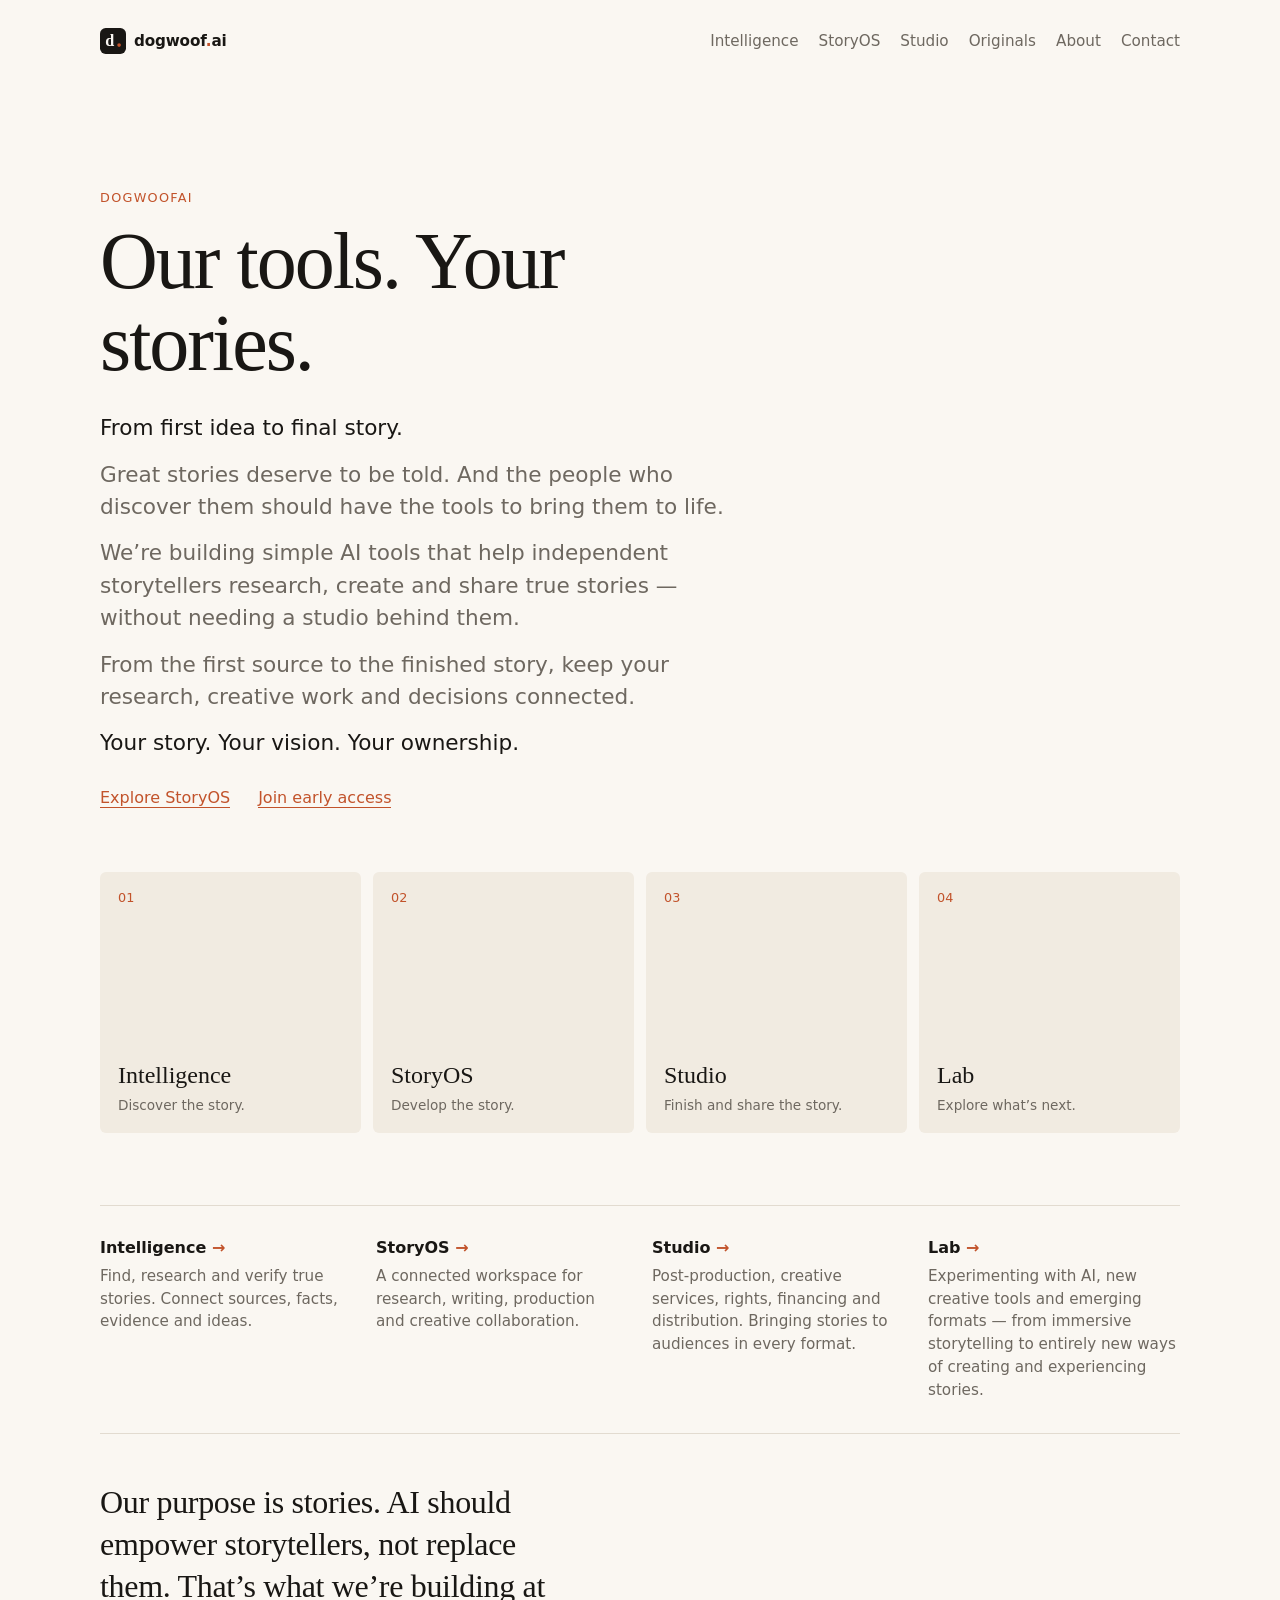
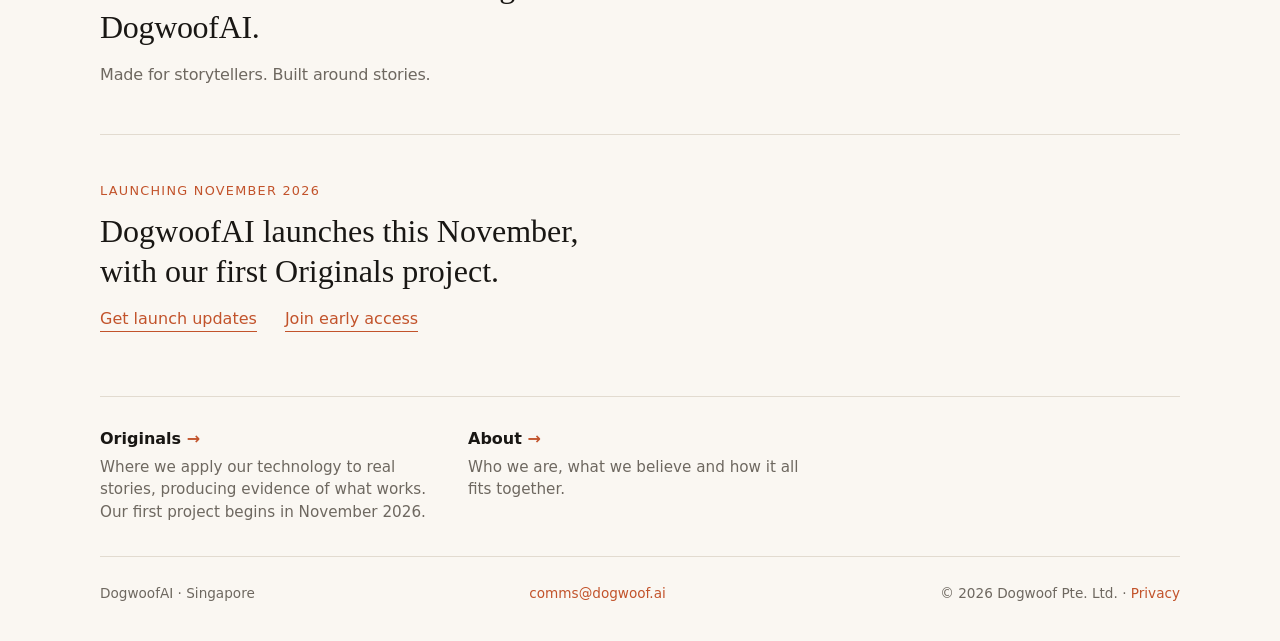
==== index.html @ e3feab3e "Write DogwoofAI as one word everywhere Keeps the legal name Dogwoof Pte. Ltd. and the domain dogwoof" ====
<!doctype html>
<html lang="en">
<head>
  <meta charset="utf-8">
  <meta name="viewport" content="width=device-width, initial-scale=1">
  <title>dogwoof.ai</title>
  <meta name="description" content="Our tools. Your stories. DogwoofAI builds simple AI tools for independent storytellers, from first idea to final story.">
  <link rel="icon" href="/favicon.svg" type="image/svg+xml">
  <link rel="stylesheet" href="/styles.css">
</head>
<body>
  <div class="wrap">
    <nav>
      <a class="logo" href="/"><svg class="mark" viewBox="0 0 64 64" width="26" height="26" aria-hidden="true"><rect width="64" height="64" rx="14" fill="currentColor"/><text x="13" y="45" font-family="ui-serif, Georgia, 'Times New Roman', serif" font-size="40" fill="var(--bg)">d</text><circle cx="47" cy="42" r="4.5" fill="var(--accent)"/></svg><span>dogwoof<span class="dot">.</span>ai</span></a>
      <span class="links"><a href="/intelligence">Intelligence</a><a href="/storyos">StoryOS</a><a href="/studio">Studio</a><a href="/originals">Originals</a><a href="/about">About</a><a href="/contact">Contact</a></span>
    </nav>

    <header>
      <p class="eyebrow">DogwoofAI</p>
      <h1>Our tools. Your stories.</h1>
      <p class="lede"><span class="em">From first idea to final story.</span></p>
      <p class="lede">Great stories deserve to be told. And the people who discover them should have the tools to bring them to life.</p>
      <p class="lede">We&rsquo;re building simple AI tools that help independent storytellers research, create and share true stories &mdash; without needing a studio behind them.</p>
      <p class="lede">From the first source to the finished story, keep your research, creative work and decisions connected.</p>
      <p class="lede"><span class="em">Your story. Your vision. Your ownership.</span></p>
      <p class="actions"><a href="/storyos">Explore StoryOS</a><a href="mailto:comms@dogwoof.ai?subject=StoryOS%20early%20access">Join early access</a></p>
    </header>

    <ul class="grid" aria-label="What we are building">
      <li><span class="n">01</span><div><div class="t">Intelligence</div><div class="d">Discover the story.</div></div></li>
      <li><span class="n">02</span><div><div class="t">StoryOS</div><div class="d">Develop the story.</div></div></li>
      <li><span class="n">03</span><div><div class="t">Studio</div><div class="d">Finish and share the story.</div></div></li>
      <li><span class="n">04</span><div><div class="t">Lab</div><div class="d">Explore what&rsquo;s next.</div></div></li>
    </ul>

    <section class="parts four">
      <div><h2><a href="/intelligence">Intelligence</a></h2><p>Find, research and verify true stories. Connect sources, facts, evidence and ideas.</p></div>
      <div><h2><a href="/storyos">StoryOS</a></h2><p>A connected workspace for research, writing, production and creative collaboration.</p></div>
      <div><h2><a href="/studio">Studio</a></h2><p>Post-production, creative services, rights, financing and distribution. Bringing stories to audiences in every format.</p></div>
      <div><h2><a href="/lab">Lab</a></h2><p>Experimenting with AI, new creative tools and emerging formats &mdash; from immersive storytelling to entirely new ways of creating and experiencing stories.</p></div>
    </section>

    <section class="manifesto">
      <p>Our purpose is stories. AI should empower storytellers, not replace them. That&rsquo;s what we&rsquo;re building at DogwoofAI.</p>
      <p class="sign">Made for storytellers. Built around stories.</p>
    </section>

    <div class="cta launch">
      <p class="eyebrow">Launching November 2026</p>
      <p>DogwoofAI launches this November, with our first Originals project.</p>
      <p class="actions"><a href="mailto:comms@dogwoof.ai?subject=DogwoofAI%20launch">Get launch updates</a><a href="mailto:comms@dogwoof.ai?subject=StoryOS%20early%20access">Join early access</a></p>
    </div>

    <section class="parts">
      <div><h2><a href="/originals">Originals</a></h2><p>Where we apply our technology to real stories, producing evidence of what works. Our first project begins in November 2026.</p></div>
      <div><h2><a href="/about">About</a></h2><p>Who we are, what we believe and how it all fits together.</p></div>
    </section>

    <footer id="contact">
      <span>DogwoofAI &middot; Singapore</span>
      <span><a href="mailto:comms@dogwoof.ai">comms@dogwoof.ai</a></span>
      <span>&copy; <span id="y">2026</span> Dogwoof Pte. Ltd. &middot; <a href="/privacy">Privacy</a></span>
    </footer>
  </div>
  <script>document.getElementById('y').textContent = new Date().getFullYear();</script>
</body>
</html>
---- styles.css ----
:root {
  --bg: #faf7f2;
  --fg: #191714;
  --muted: #6e6860;
  --rule: #e2dbd0;
  --tile: #f1ebe1;
  --accent: #c2532b;
}
@media (prefers-color-scheme: dark) {
  :root {
    --bg: #14120f;
    --fg: #f1ece4;
    --muted: #a39b90;
    --rule: #2c2823;
    --tile: #1e1b17;
    --accent: #e8794f;
  }
}
* { box-sizing: border-box; }
html, body { margin: 0; }
body {
  background: var(--bg);
  color: var(--fg);
  font-family: ui-sans-serif, system-ui, -apple-system, "Segoe UI", Helvetica, Arial, sans-serif;
  padding: 0 24px;
}
.wrap { max-width: 1080px; margin: 0 auto; width: 100%; }
.serif { font-family: ui-serif, Georgia, "Times New Roman", serif; }
.dot { color: var(--accent); }

nav { display: flex; justify-content: space-between; align-items: center; flex-wrap: wrap; gap: 8px; padding: 28px 0; font-size: 0.95rem; }
nav .logo { display: inline-flex; align-items: center; gap: 8px; font-weight: 600; letter-spacing: -0.01em; color: var(--fg); text-decoration: none; }
nav .logo .mark { flex: none; }
.product-mark { display: block; color: var(--fg); margin: 0 0 14px; }
nav .links { display: flex; flex-wrap: wrap; column-gap: 20px; row-gap: 6px; }
nav .links a { color: var(--muted); text-decoration: none; }
nav .links a:hover, nav .links a[aria-current="page"] { color: var(--fg); }

header { padding: 12vh 0 64px; }
.eyebrow { font-size: 0.8rem; letter-spacing: 0.1em; text-transform: uppercase; color: var(--accent); margin: 0 0 16px; }
h1 {
  font-family: ui-serif, Georgia, "Times New Roman", serif;
  font-weight: 400;
  font-size: clamp(2.4rem, 7vw, 5rem);
  letter-spacing: -0.025em;
  line-height: 1.02;
  margin: 0 0 28px;
  max-width: 14ch;
}
p.lede { font-size: clamp(1.1rem, 2.2vw, 1.35rem); line-height: 1.5; margin: 0; max-width: 46ch; color: var(--muted); }
p.lede + p.lede { margin-top: 14px; }
p.lede .em { color: var(--fg); }
p.actions { display: flex; flex-wrap: wrap; gap: 12px 28px; margin: 28px 0 0; }
p.actions a { color: var(--accent); text-decoration: none; border-bottom: 1px solid currentColor; }
section.manifesto { border-top: 1px solid var(--rule); padding: 48px 0; }
section.manifesto p { font-family: ui-serif, Georgia, serif; font-size: clamp(1.4rem, 3vw, 2rem); line-height: 1.3; letter-spacing: -0.01em; margin: 0; max-width: 28ch; }
section.manifesto p.sign { margin-top: 16px; max-width: none; font-family: inherit; font-size: 1rem; color: var(--muted); }

.grid { display: grid; grid-template-columns: repeat(4, 1fr); gap: 12px; margin: 0 0 72px; padding: 0; list-style: none; }
.grid.three { grid-template-columns: repeat(3, 1fr); }
.grid li {
  min-width: 0;
  aspect-ratio: 1 / 1;
  background: var(--tile);
  border-radius: 6px;
  padding: 18px;
  display: flex;
  flex-direction: column;
  justify-content: space-between;
}
.grid .n { font-size: 0.8rem; color: var(--accent); font-variant-numeric: tabular-nums; }
.grid .t { font-family: ui-serif, Georgia, serif; font-size: clamp(1.1rem, 2vw, 1.5rem); line-height: 1.15; }
.grid .d { font-size: 0.85rem; line-height: 1.4; color: var(--muted); margin-top: 6px; }

section.block { border-top: 1px solid var(--rule); padding: 40px 0 56px; display: grid; grid-template-columns: 1fr 2fr; gap: 24px; }
section.block h2 { font-family: ui-serif, Georgia, serif; font-weight: 400; font-size: 1.6rem; letter-spacing: -0.01em; margin: 0; }
section.block .body p { margin: 0 0 14px; font-size: 1.05rem; line-height: 1.6; max-width: 60ch; }
section.block .body p.muted { color: var(--muted); }

ol.steps { list-style: none; padding: 0; margin: 0; counter-reset: s; }
ol.steps li { counter-increment: s; padding: 14px 0; border-bottom: 1px solid var(--rule); display: grid; grid-template-columns: 3rem 1fr; gap: 8px; }
ol.steps li:last-child { border-bottom: 0; }
ol.steps li::before { content: counter(s, decimal-leading-zero); color: var(--accent); font-size: 0.85rem; padding-top: 3px; font-variant-numeric: tabular-nums; }
ol.steps strong { display: block; font-weight: 600; margin-bottom: 2px; }
ol.steps span { color: var(--muted); line-height: 1.5; }

.labels { display: flex; flex-wrap: wrap; gap: 8px; margin: 4px 0 16px; padding: 0; list-style: none; }
.labels li { font-size: 0.8rem; letter-spacing: 0.06em; text-transform: uppercase; border: 1px solid var(--rule); border-radius: 999px; padding: 6px 12px; }

section.parts { border-top: 1px solid var(--rule); padding: 32px 0; display: grid; grid-template-columns: repeat(3, 1fr); gap: 24px; }
section.parts.four { grid-template-columns: repeat(4, 1fr); }
.parts h2 { font-size: 1rem; font-weight: 600; margin: 0 0 8px; }
.parts h2 a { color: var(--fg); text-decoration: none; }
.parts h2 a::after { content: " \2192"; color: var(--accent); }
.parts p { margin: 0; font-size: 0.95rem; line-height: 1.5; color: var(--muted); }

.cta { border-top: 1px solid var(--rule); padding: 48px 0 64px; }
.cta p { font-family: ui-serif, Georgia, serif; font-size: clamp(1.4rem, 3vw, 2rem); line-height: 1.25; margin: 0 0 16px; max-width: 30ch; }
.cta p.eyebrow { font-family: inherit; font-size: 0.8rem; margin: 0 0 12px; }
.cta p.muted { font-family: inherit; font-size: 0.9rem; color: var(--muted); margin: 24px 0 0; }
.cta p.actions { font-family: inherit; font-size: 1rem; line-height: 1.5; max-width: none; margin: 0; }
.cta a { color: var(--accent); text-decoration: none; border-bottom: 1px solid currentColor; }

footer { border-top: 1px solid var(--rule); padding: 28px 0 40px; font-size: 0.85rem; color: var(--muted); display: flex; justify-content: space-between; flex-wrap: wrap; gap: 12px; }
footer a { color: var(--accent); text-decoration: none; }

@media (max-width: 760px) {
  .grid { grid-template-columns: repeat(2, 1fr); }
  .grid.three { grid-template-columns: 1fr; }
  .grid.three li, .grid.stack li { aspect-ratio: auto; min-height: 150px; }
  .grid.stack { grid-template-columns: 1fr; }
  section.parts, section.parts.four, section.block { grid-template-columns: 1fr; }
  footer { flex-direction: column; gap: 6px; }
  nav .links { column-gap: 14px; }
  header { padding: 8vh 0 48px; }
}
section.block .body a { color: var(--accent); }
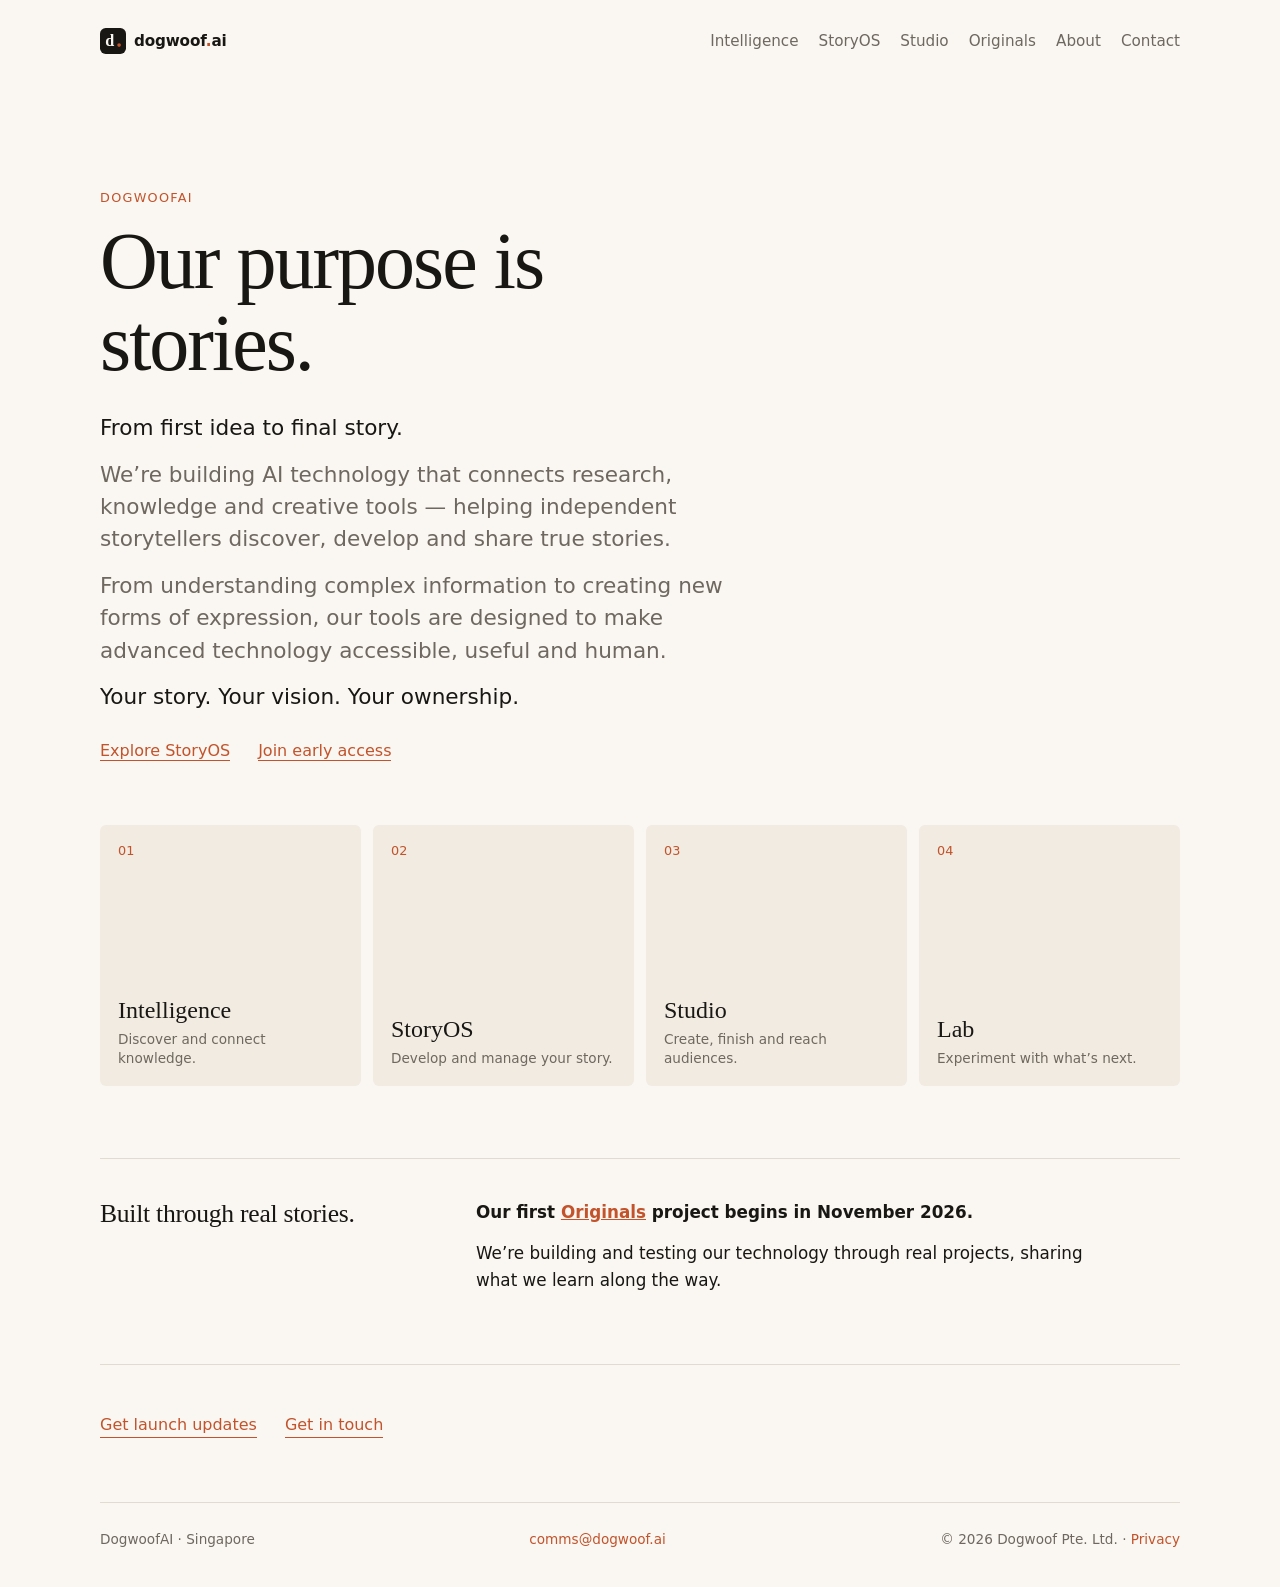
==== commit bdaef8ce: "Home: Andy's new copy; pillars link to their pages Co-Authored-By: Claude Opus 5.5 <noreply@anthropi" ====
--- a/index.html
+++ b/index.html
@@ -3,8 +3,14 @@
 <head>
   <meta charset="utf-8">
   <meta name="viewport" content="width=device-width, initial-scale=1">
-  <title>dogwoof.ai</title>
-  <meta name="description" content="Our tools. Your stories. DogwoofAI builds simple AI tools for independent storytellers, from first idea to final story.">
+  <title>DogwoofAI · Our purpose is stories.</title>
+  <meta name="description" content="Our purpose is stories. DogwoofAI builds AI technology that helps independent storytellers discover, develop and share true stories.">
+  <meta property="og:site_name" content="DogwoofAI">
+  <meta property="og:type" content="website">
+  <meta property="og:title" content="DogwoofAI · Our purpose is stories.">
+  <meta property="og:description" content="Our purpose is stories. DogwoofAI builds AI technology that helps independent storytellers discover, develop and share true stories.">
+  <meta property="og:url" content="https://www.dogwoof.ai/">
+  <meta name="twitter:card" content="summary">
   <link rel="icon" href="/favicon.svg" type="image/svg+xml">
   <link rel="stylesheet" href="/styles.css">
 </head>
@@ -17,44 +23,32 @@
 
     <header>
       <p class="eyebrow">DogwoofAI</p>
-      <h1>Our tools. Your stories.</h1>
+      <h1>Our purpose is stories.</h1>
       <p class="lede"><span class="em">From first idea to final story.</span></p>
-      <p class="lede">Great stories deserve to be told. And the people who discover them should have the tools to bring them to life.</p>
-      <p class="lede">We&rsquo;re building simple AI tools that help independent storytellers research, create and share true stories &mdash; without needing a studio behind them.</p>
-      <p class="lede">From the first source to the finished story, keep your research, creative work and decisions connected.</p>
+      <p class="lede">We&rsquo;re building AI technology that connects research, knowledge and creative tools &mdash; helping independent storytellers discover, develop and share true stories.</p>
+      <p class="lede">From understanding complex information to creating new forms of expression, our tools are designed to make advanced technology accessible, useful and human.</p>
       <p class="lede"><span class="em">Your story. Your vision. Your ownership.</span></p>
       <p class="actions"><a href="/storyos">Explore StoryOS</a><a href="mailto:comms@dogwoof.ai?subject=StoryOS%20early%20access">Join early access</a></p>
     </header>
 
     <ul class="grid" aria-label="What we are building">
-      <li><span class="n">01</span><div><div class="t">Intelligence</div><div class="d">Discover the story.</div></div></li>
-      <li><span class="n">02</span><div><div class="t">StoryOS</div><div class="d">Develop the story.</div></div></li>
-      <li><span class="n">03</span><div><div class="t">Studio</div><div class="d">Finish and share the story.</div></div></li>
-      <li><span class="n">04</span><div><div class="t">Lab</div><div class="d">Explore what&rsquo;s next.</div></div></li>
+      <li><span class="n">01</span><div><div class="t"><a href="/intelligence">Intelligence</a></div><div class="d">Discover and connect knowledge.</div></div></li>
+      <li><span class="n">02</span><div><div class="t"><a href="/storyos">StoryOS</a></div><div class="d">Develop and manage your story.</div></div></li>
+      <li><span class="n">03</span><div><div class="t"><a href="/studio">Studio</a></div><div class="d">Create, finish and reach audiences.</div></div></li>
+      <li><span class="n">04</span><div><div class="t"><a href="/lab">Lab</a></div><div class="d">Experiment with what&rsquo;s next.</div></div></li>
     </ul>
 
-    <section class="parts four">
-      <div><h2><a href="/intelligence">Intelligence</a></h2><p>Find, research and verify true stories. Connect sources, facts, evidence and ideas.</p></div>
-      <div><h2><a href="/storyos">StoryOS</a></h2><p>A connected workspace for research, writing, production and creative collaboration.</p></div>
-      <div><h2><a href="/studio">Studio</a></h2><p>Post-production, creative services, rights, financing and distribution. Bringing stories to audiences in every format.</p></div>
-      <div><h2><a href="/lab">Lab</a></h2><p>Experimenting with AI, new creative tools and emerging formats &mdash; from immersive storytelling to entirely new ways of creating and experiencing stories.</p></div>
+    <section class="block">
+      <h2>Built through real stories.</h2>
+      <div class="body">
+        <p><strong>Our first <a href="/originals">Originals</a> project begins in November 2026.</strong></p>
+        <p>We&rsquo;re building and testing our technology through real projects, sharing what we learn along the way.</p>
+      </div>
     </section>
 
-    <section class="manifesto">
-      <p>Our purpose is stories. AI should empower storytellers, not replace them. That&rsquo;s what we&rsquo;re building at DogwoofAI.</p>
-      <p class="sign">Made for storytellers. Built around stories.</p>
-    </section>
-
-    <div class="cta launch">
-      <p class="eyebrow">Launching November 2026</p>
-      <p>DogwoofAI launches this November, with our first Originals project.</p>
-      <p class="actions"><a href="mailto:comms@dogwoof.ai?subject=DogwoofAI%20launch">Get launch updates</a><a href="mailto:comms@dogwoof.ai?subject=StoryOS%20early%20access">Join early access</a></p>
+    <div class="cta">
+      <p class="actions"><a href="mailto:comms@dogwoof.ai?subject=DogwoofAI%20launch">Get launch updates</a><a href="/contact">Get in touch</a></p>
     </div>
-
-    <section class="parts">
-      <div><h2><a href="/originals">Originals</a></h2><p>Where we apply our technology to real stories, producing evidence of what works. Our first project begins in November 2026.</p></div>
-      <div><h2><a href="/about">About</a></h2><p>Who we are, what we believe and how it all fits together.</p></div>
-    </section>
 
     <footer id="contact">
       <span>DogwoofAI &middot; Singapore</span>
--- a/styles.css
+++ b/styles.css
@@ -70,6 +70,8 @@
 }
 .grid .n { font-size: 0.8rem; color: var(--accent); font-variant-numeric: tabular-nums; }
 .grid .t { font-family: ui-serif, Georgia, serif; font-size: clamp(1.1rem, 2vw, 1.5rem); line-height: 1.15; }
+.grid .t a { color: inherit; text-decoration: none; }
+.grid .t a:hover { color: var(--accent); }
 .grid .d { font-size: 0.85rem; line-height: 1.4; color: var(--muted); margin-top: 6px; }
 
 section.block { border-top: 1px solid var(--rule); padding: 40px 0 56px; display: grid; grid-template-columns: 1fr 2fr; gap: 24px; }
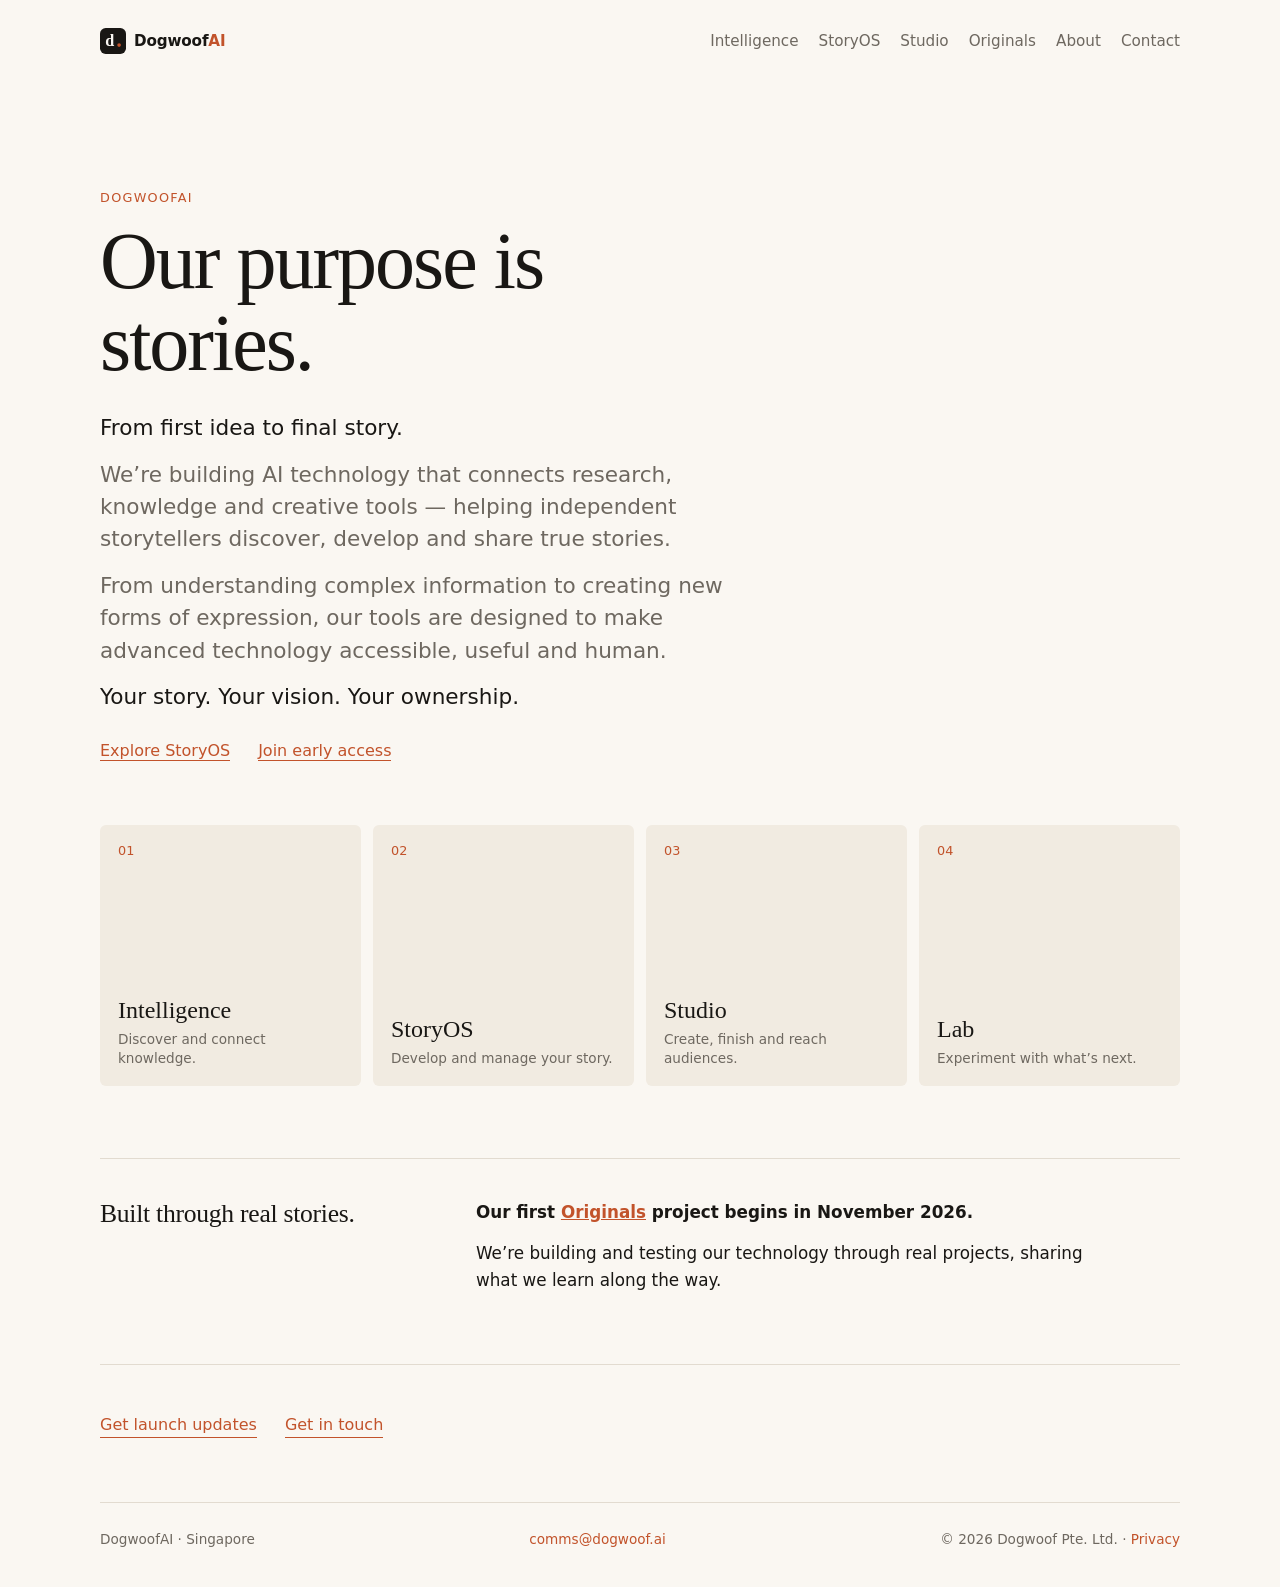
==== commit 15c9da8b: "Logo text reads DogwoofAI Co-Authored-By: Claude Opus 5.5 <noreply@anthropic.com> Claude-Session: ht" ====
--- a/index.html
+++ b/index.html
@@ -17,7 +17,7 @@
 <body>
   <div class="wrap">
     <nav>
-      <a class="logo" href="/"><svg class="mark" viewBox="0 0 64 64" width="26" height="26" aria-hidden="true"><rect width="64" height="64" rx="14" fill="currentColor"/><text x="13" y="45" font-family="ui-serif, Georgia, 'Times New Roman', serif" font-size="40" fill="var(--bg)">d</text><circle cx="47" cy="42" r="4.5" fill="var(--accent)"/></svg><span>dogwoof<span class="dot">.</span>ai</span></a>
+      <a class="logo" href="/"><svg class="mark" viewBox="0 0 64 64" width="26" height="26" aria-hidden="true"><rect width="64" height="64" rx="14" fill="currentColor"/><text x="13" y="45" font-family="ui-serif, Georgia, 'Times New Roman', serif" font-size="40" fill="var(--bg)">d</text><circle cx="47" cy="42" r="4.5" fill="var(--accent)"/></svg><span>Dogwoof<span class="dot">AI</span></span></a>
       <span class="links"><a href="/intelligence">Intelligence</a><a href="/storyos">StoryOS</a><a href="/studio">Studio</a><a href="/originals">Originals</a><a href="/about">About</a><a href="/contact">Contact</a></span>
     </nav>
 
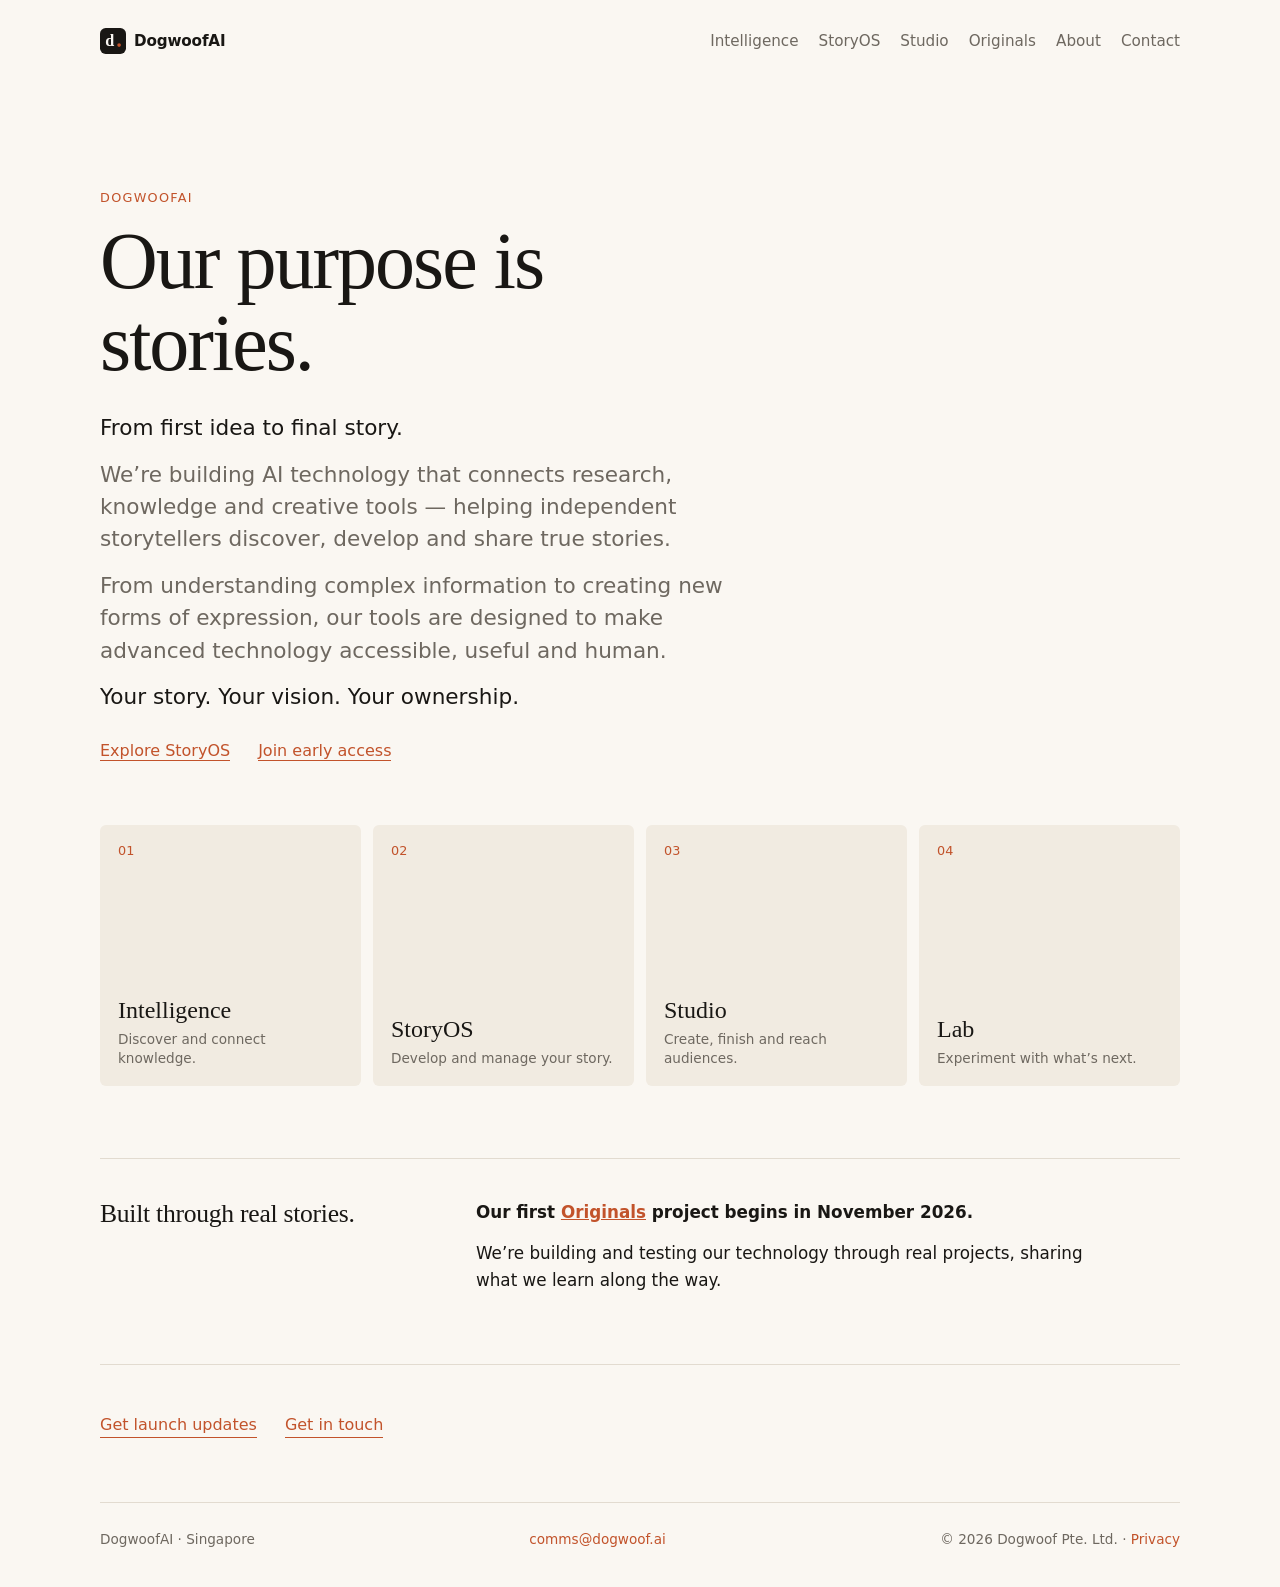
==== commit 47e204b0: "Logo text DogwoofAI all in the main text colour Co-Authored-By: Claude Opus 5.5 <noreply@anthropic.c" ====
--- a/index.html
+++ b/index.html
@@ -17,7 +17,7 @@
 <body>
   <div class="wrap">
     <nav>
-      <a class="logo" href="/"><svg class="mark" viewBox="0 0 64 64" width="26" height="26" aria-hidden="true"><rect width="64" height="64" rx="14" fill="currentColor"/><text x="13" y="45" font-family="ui-serif, Georgia, 'Times New Roman', serif" font-size="40" fill="var(--bg)">d</text><circle cx="47" cy="42" r="4.5" fill="var(--accent)"/></svg><span>Dogwoof<span class="dot">AI</span></span></a>
+      <a class="logo" href="/"><svg class="mark" viewBox="0 0 64 64" width="26" height="26" aria-hidden="true"><rect width="64" height="64" rx="14" fill="currentColor"/><text x="13" y="45" font-family="ui-serif, Georgia, 'Times New Roman', serif" font-size="40" fill="var(--bg)">d</text><circle cx="47" cy="42" r="4.5" fill="var(--accent)"/></svg><span>DogwoofAI</span></a>
       <span class="links"><a href="/intelligence">Intelligence</a><a href="/storyos">StoryOS</a><a href="/studio">Studio</a><a href="/originals">Originals</a><a href="/about">About</a><a href="/contact">Contact</a></span>
     </nav>
 
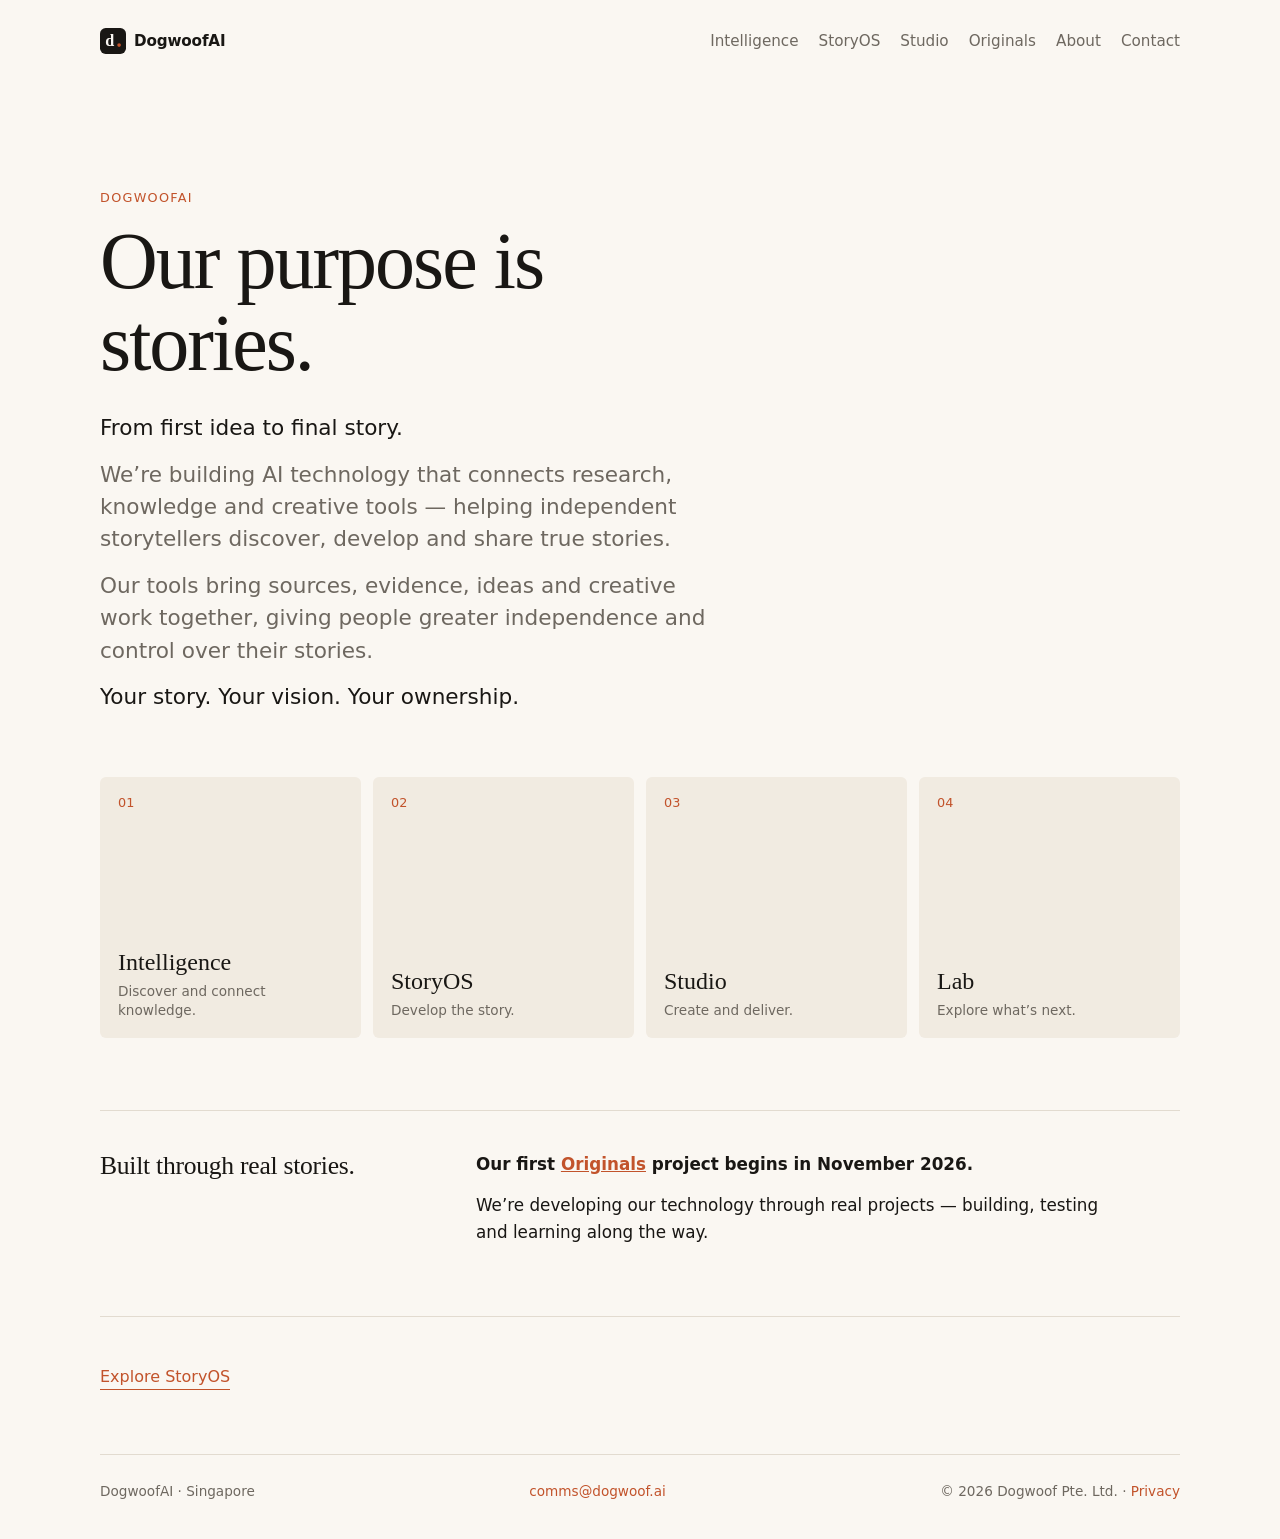
==== commit d65bf93e: "Home: Andy's revised copy Co-Authored-By: Claude Opus 5.5 <noreply@anthropic.com> Claude-Session: ht" ====
--- a/index.html
+++ b/index.html
@@ -26,28 +26,27 @@
       <h1>Our purpose is stories.</h1>
       <p class="lede"><span class="em">From first idea to final story.</span></p>
       <p class="lede">We&rsquo;re building AI technology that connects research, knowledge and creative tools &mdash; helping independent storytellers discover, develop and share true stories.</p>
-      <p class="lede">From understanding complex information to creating new forms of expression, our tools are designed to make advanced technology accessible, useful and human.</p>
+      <p class="lede">Our tools bring sources, evidence, ideas and creative work together, giving people greater independence and control over their stories.</p>
       <p class="lede"><span class="em">Your story. Your vision. Your ownership.</span></p>
-      <p class="actions"><a href="/storyos">Explore StoryOS</a><a href="mailto:comms@dogwoof.ai?subject=StoryOS%20early%20access">Join early access</a></p>
     </header>
 
     <ul class="grid" aria-label="What we are building">
       <li><span class="n">01</span><div><div class="t"><a href="/intelligence">Intelligence</a></div><div class="d">Discover and connect knowledge.</div></div></li>
-      <li><span class="n">02</span><div><div class="t"><a href="/storyos">StoryOS</a></div><div class="d">Develop and manage your story.</div></div></li>
-      <li><span class="n">03</span><div><div class="t"><a href="/studio">Studio</a></div><div class="d">Create, finish and reach audiences.</div></div></li>
-      <li><span class="n">04</span><div><div class="t"><a href="/lab">Lab</a></div><div class="d">Experiment with what&rsquo;s next.</div></div></li>
+      <li><span class="n">02</span><div><div class="t"><a href="/storyos">StoryOS</a></div><div class="d">Develop the story.</div></div></li>
+      <li><span class="n">03</span><div><div class="t"><a href="/studio">Studio</a></div><div class="d">Create and deliver.</div></div></li>
+      <li><span class="n">04</span><div><div class="t"><a href="/lab">Lab</a></div><div class="d">Explore what&rsquo;s next.</div></div></li>
     </ul>
 
     <section class="block">
       <h2>Built through real stories.</h2>
       <div class="body">
         <p><strong>Our first <a href="/originals">Originals</a> project begins in November 2026.</strong></p>
-        <p>We&rsquo;re building and testing our technology through real projects, sharing what we learn along the way.</p>
+        <p>We&rsquo;re developing our technology through real projects &mdash; building, testing and learning along the way.</p>
       </div>
     </section>
 
     <div class="cta">
-      <p class="actions"><a href="mailto:comms@dogwoof.ai?subject=DogwoofAI%20launch">Get launch updates</a><a href="/contact">Get in touch</a></p>
+      <p class="actions"><a href="/storyos">Explore StoryOS</a></p>
     </div>
 
     <footer id="contact">
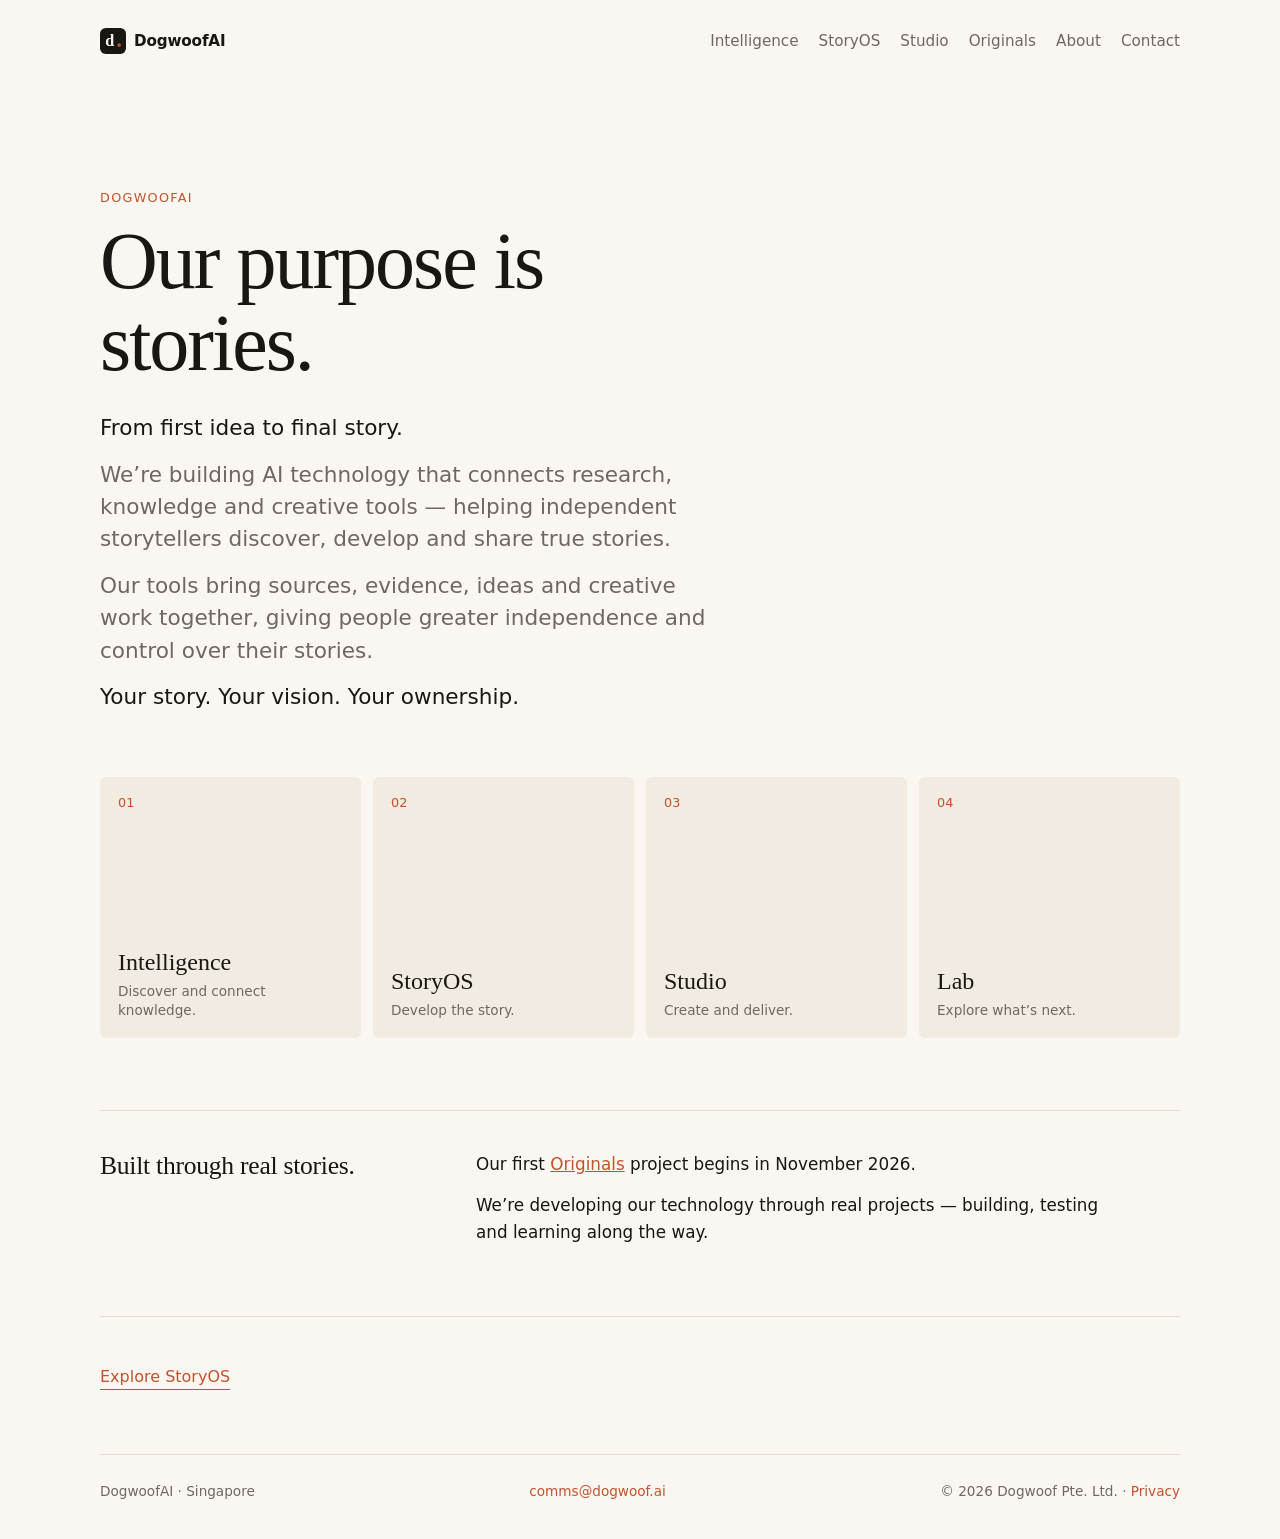
==== commit cdcfb525: "Home: Originals line in plain weight, matching Andy's copy Co-Authored-By: Claude Opus 5.5 <noreply@" ====
--- a/index.html
+++ b/index.html
@@ -40,7 +40,7 @@
     <section class="block">
       <h2>Built through real stories.</h2>
       <div class="body">
-        <p><strong>Our first <a href="/originals">Originals</a> project begins in November 2026.</strong></p>
+        <p>Our first <a href="/originals">Originals</a> project begins in November 2026.</p>
         <p>We&rsquo;re developing our technology through real projects &mdash; building, testing and learning along the way.</p>
       </div>
     </section>
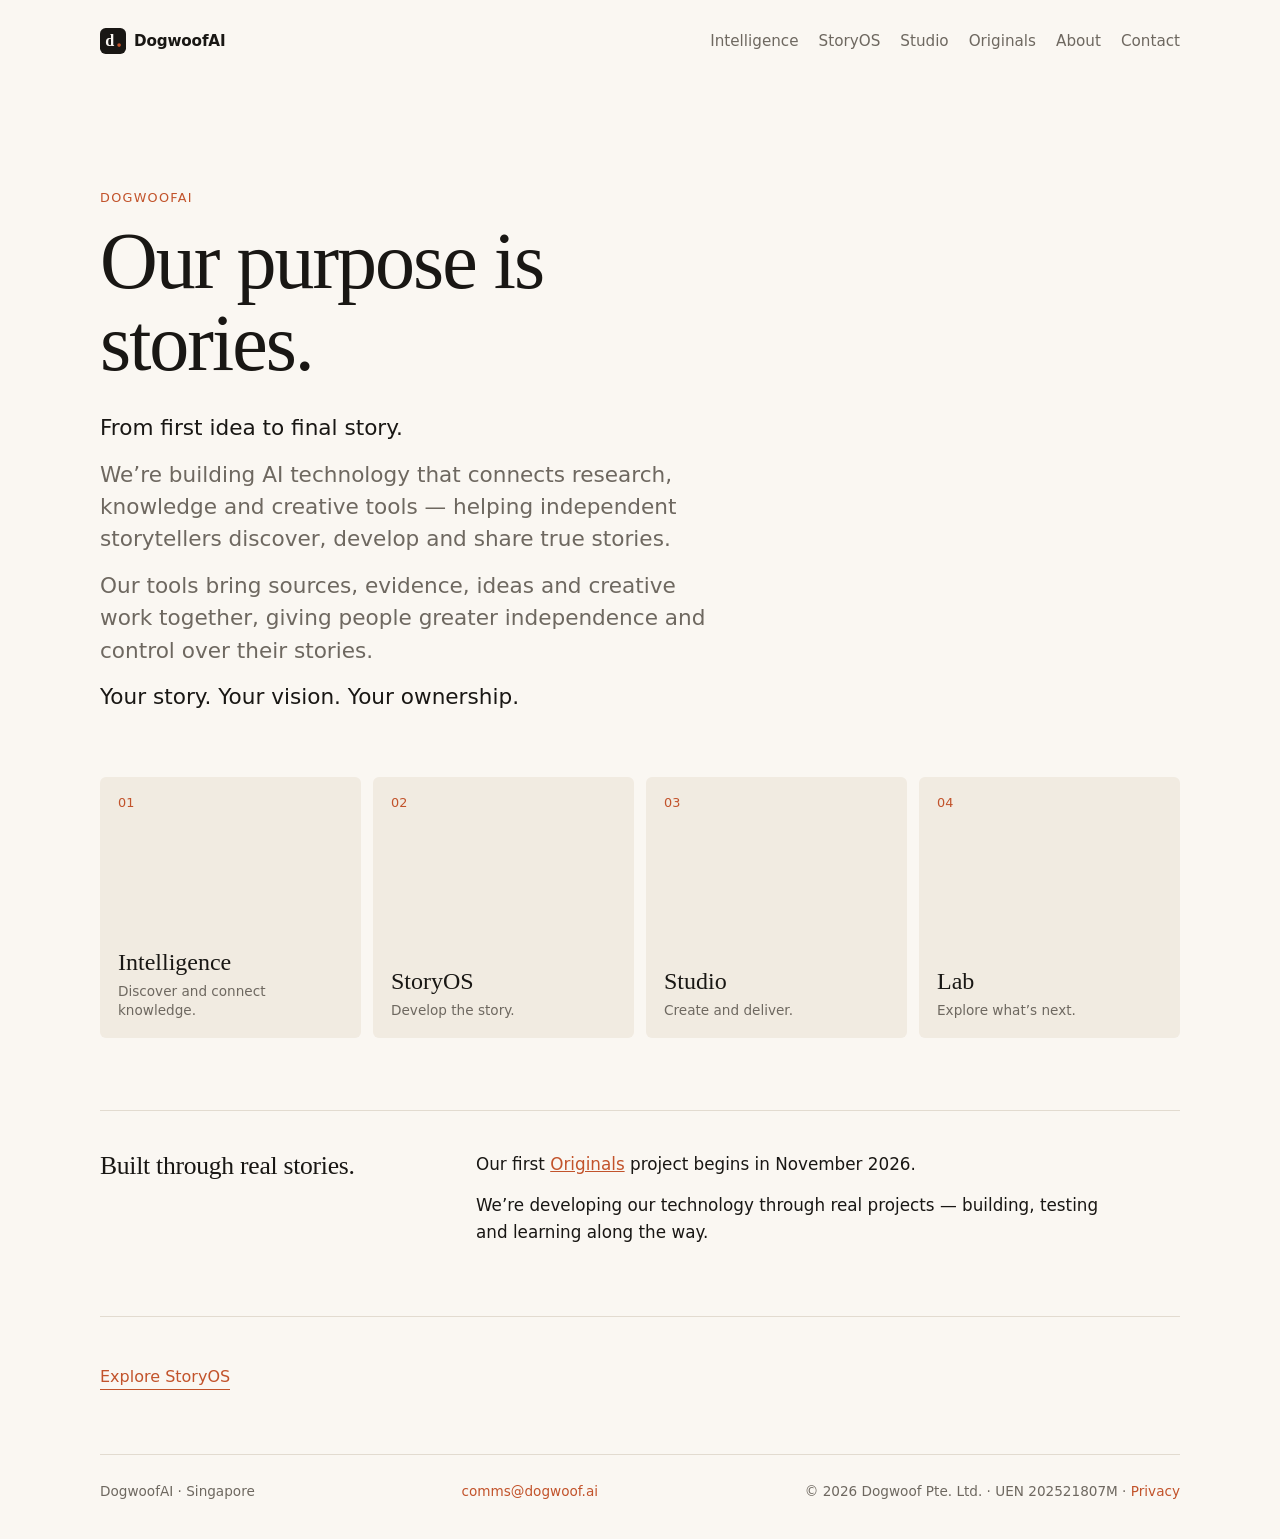
==== commit 980bb83e: "Add UEN and registered address from BizFile Footer shows UEN 202521807M; privacy notice adds UEN and" ====
--- a/index.html
+++ b/index.html
@@ -52,7 +52,7 @@
     <footer id="contact">
       <span>DogwoofAI &middot; Singapore</span>
       <span><a href="mailto:comms@dogwoof.ai">comms@dogwoof.ai</a></span>
-      <span>&copy; <span id="y">2026</span> Dogwoof Pte. Ltd. &middot; <a href="/privacy">Privacy</a></span>
+      <span>&copy; <span id="y">2026</span> Dogwoof Pte. Ltd. &middot; UEN 202521807M &middot; <a href="/privacy">Privacy</a></span>
     </footer>
   </div>
   <script>document.getElementById('y').textContent = new Date().getFullYear();</script>
--- a/styles.css
+++ b/styles.css
@@ -117,3 +117,16 @@
   header { padding: 8vh 0 48px; }
 }
 section.block .body a { color: var(--accent); }
+
+.contact-form { display: grid; gap: 6px; max-width: 560px; }
+.contact-form label { font-size: 0.85rem; color: var(--muted); margin-top: 10px; }
+.contact-form input, .contact-form textarea { font: inherit; font-size: 1rem; color: var(--fg); background: var(--bg); border: 1px solid var(--rule); border-radius: 6px; padding: 10px 12px; width: 100%; }
+.contact-form textarea { resize: vertical; min-height: 140px; }
+.contact-form input:focus, .contact-form textarea:focus { outline: 2px solid var(--accent); outline-offset: 1px; border-color: transparent; }
+.contact-form p.actions { margin-top: 18px; }
+.contact-form button { font: inherit; font-size: 1rem; color: var(--bg); background: var(--fg); border: 0; border-radius: 6px; padding: 10px 22px; cursor: pointer; }
+.contact-form button:disabled { opacity: 0.6; cursor: default; }
+.contact-form p.status { font-family: inherit; font-size: 1rem; margin: 8px 0 0; min-height: 1.5em; }
+.contact-form .hp { position: absolute; left: -10000px; width: 1px; height: 1px; overflow: hidden; }
+.contact-form label:first-child { margin-top: 0; }
+.contact-form p { max-width: none; }
